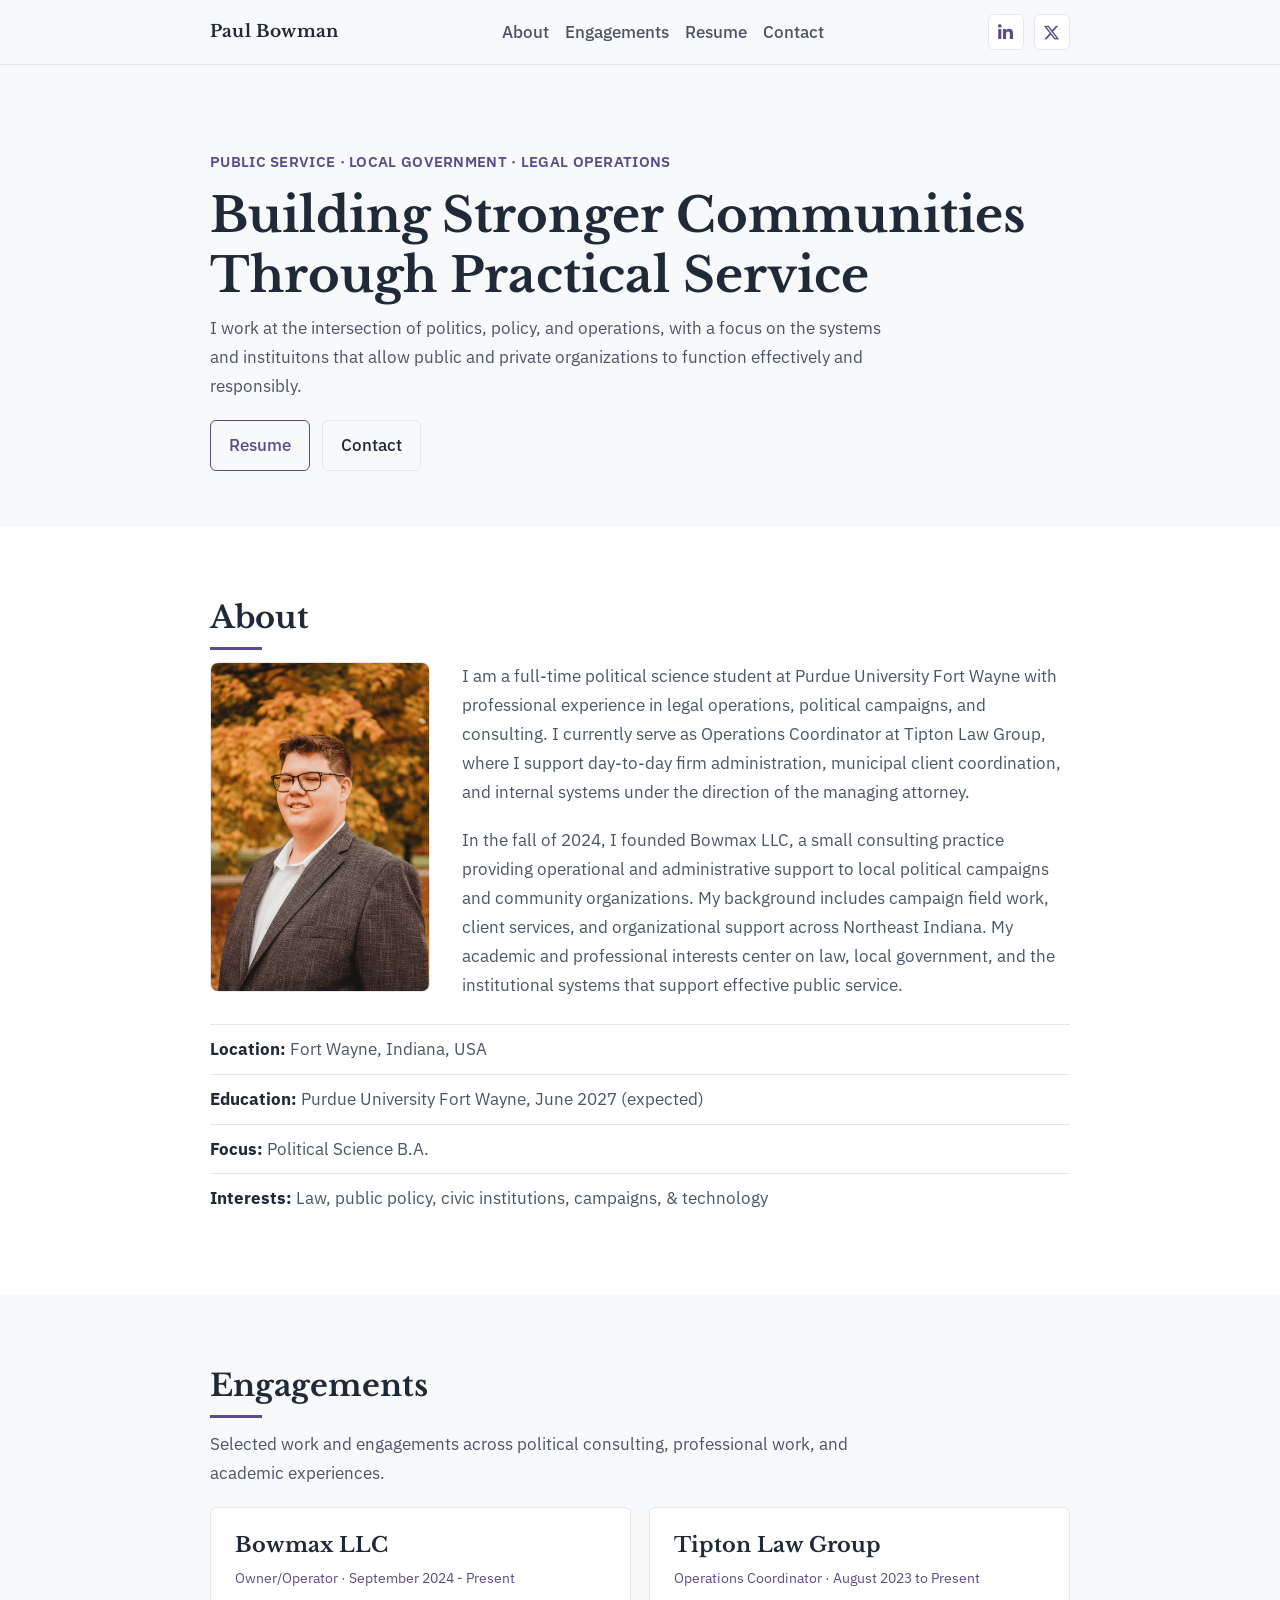
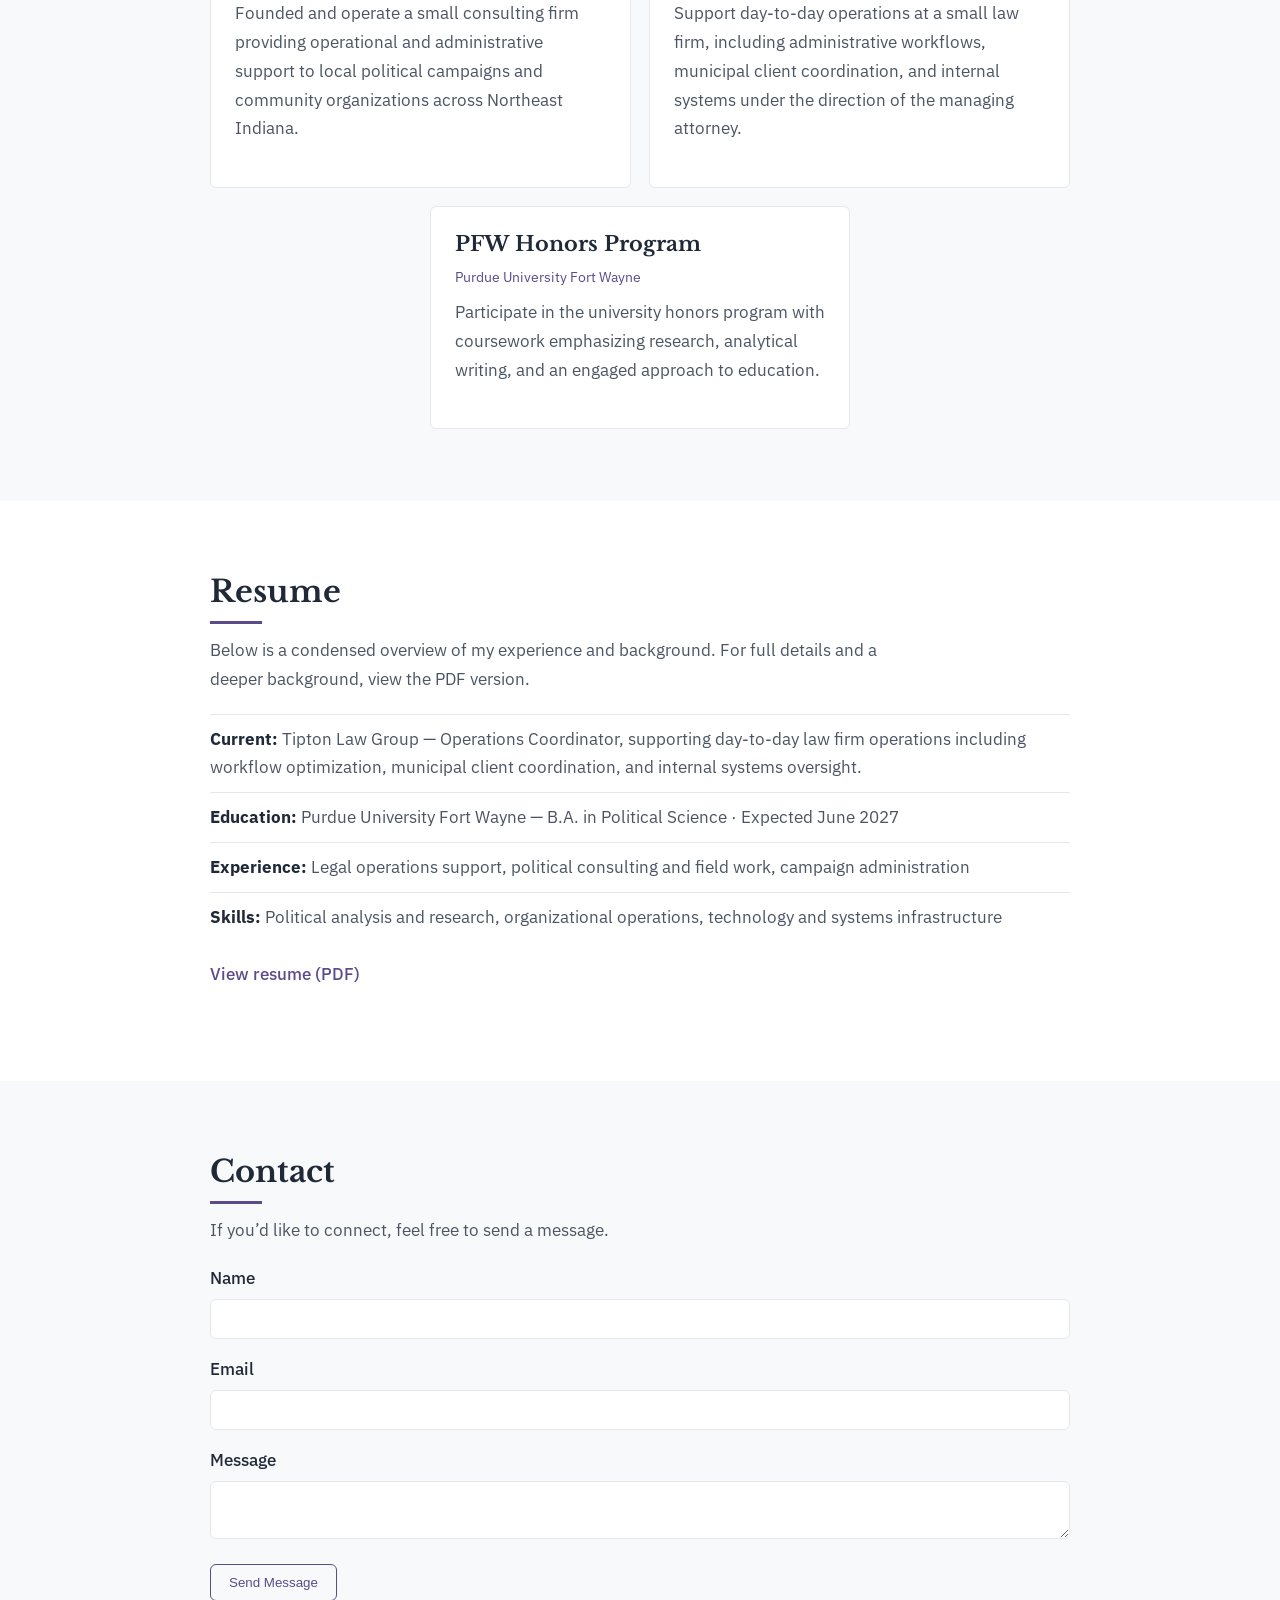
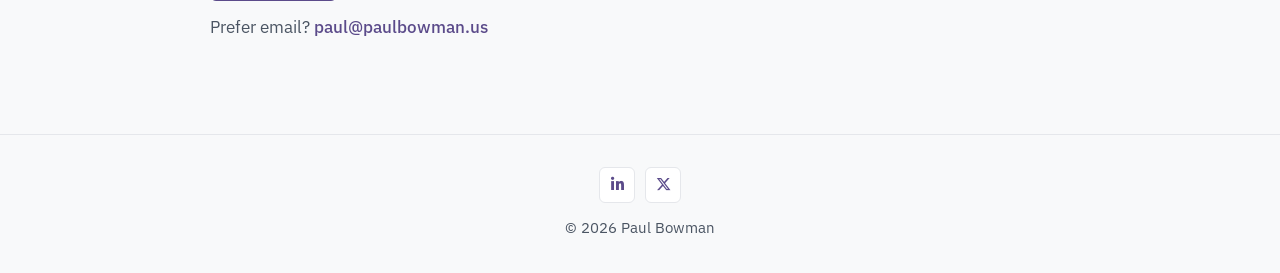
==== index.html @ cb5d4a00 "Update contact form script" ====
<!doctype html>
<html lang="en">
<head>
  <meta charset="utf-8" />
  <meta name="viewport" content="width=device-width, initial-scale=1" />

  <title>Paul Bowman - Political Science & Public Service</title>

  <meta
    name="description"
    content="Paul Bowman is a political science student with experience in legal operations, political campaigns, and consulting, focused on law, local government, and public service."
  />

  <link rel="canonical" href="https://paulbowman.us/" />

  <!-- Favicons -->
  <link rel="icon" href="/assets/favicon.svg" type="image/svg+xml" />
  <link rel="alternate icon" href="/assets/favicon.ico" />
  <link rel="shortcut icon" href="/assets/favicon.ico" />

  <!-- Social previews (optional but high value) -->
  <meta property="og:type" content="website" />
  <meta property="og:title" content="Paul Bowman - Political Science & Public Service" />
  <meta
    property="og:description"
    content="Political science student with experience in legal operations, political campaigns, and consulting, focused on law, local government, and public service."
  />
  <meta property="og:url" content="https://paulbowman.us/" />
  <meta property="og:image" content="https://paulbowman.us/assets/og-image.png" />
  <meta name="twitter:card" content="summary_large_image" />

  <!-- Structured data -->
  <script type="application/ld+json">
  {
    "@context": "https://schema.org",
    "@type": "Person",
    "name": "Paul Bowman",
    "url": "https://paulbowman.us/",
    "sameAs": [
      "https://www.linkedin.com/in/paulmatthewbowman/",
      "https://x.com/_paulbowman"
    ],
    "jobTitle": "Political Science Student",
    "alumniOf": {
      "@type": "CollegeOrUniversity",
      "name": "Purdue University Fort Wayne"
    }
  }
  </script>

  <link rel="stylesheet" href="styles.css" />

  <!-- Font Awesome (icons) -->
  <link
    rel="stylesheet"
    href="https://cdnjs.cloudflare.com/ajax/libs/font-awesome/6.5.0/css/all.min.css"
    crossorigin="anonymous"
    referrerpolicy="no-referrer"
  />
</head>


<body>
  <header class="site-header">
    <div class="container">
      <nav class="nav" aria-label="Primary">
        <a class="brand" href="#top">
          <strong>Paul Bowman</strong>
        </a>

        <div class="nav-links">
          <a href="#about">About</a>
          <a href="#engagements">Engagements</a>
          <a href="#resume">Resume</a>
          <a href="#contact">Contact</a>
        </div>

        <div class="socials socials-desktop" aria-label="Social links">
          <a class="social-link" href="https://www.linkedin.com/in/paulmatthewbowman/" target="_blank" rel="noopener" aria-label="LinkedIn">
            <i class="fa-brands fa-linkedin-in" aria-hidden="true"></i>
          </a>
          <a class="social-link" href="https://x.com/_paulbowman" target="_blank" rel="noopener" aria-label="X / Twitter">
            <i class="fa-brands fa-x-twitter" aria-hidden="true"></i>
          </a>
        </div>

        <button
          class="nav-toggle"
          id="navToggle"
          type="button"
          aria-label="Open menu"
          aria-expanded="false"
          aria-controls="mobileMenu"
        >
          <span class="nav-toggle-bar"></span>
          <span class="nav-toggle-bar"></span>
          <span class="nav-toggle-bar"></span>
        </button>
      </nav>

      <div class="mobile-menu" id="mobileMenu" hidden>
        <div class="mobile-links" aria-label="Mobile navigation">
          <a href="#about">About</a>
          <a href="#engagements">Engagements</a>
          <a href="#resume">Resume</a>
          <a href="#contact">Contact</a>
        </div>

        <div class="socials" aria-label="Social links">
          <a class="social-link" href="https://www.linkedin.com/in/paulmatthewbowman/" target="_blank" rel="noopener" aria-label="LinkedIn">
            <i class="fa-brands fa-linkedin-in" aria-hidden="true"></i>
          </a>
          <a class="social-link" href="https://x.com/_paulbowman" target="_blank" rel="noopener" aria-label="X / Twitter">
            <i class="fa-brands fa-x-twitter" aria-hidden="true"></i>
          </a>
        </div>
      </div>
    </div>
  </header>

  <main id="top">
    <section class="hero">
      <div class="container">
        <div class="kicker">Public Service · Local Government · Legal Operations</div>

        <h1>Building Stronger Communities Through Practical Service</h1>

        <p class="lead">
          I work at the intersection of politics, policy, and operations, with a focus on the systems and instituitons that allow public and private organizations to function effectively and responsibly.
        </p>

        <div class="hero-actions">
          <a class="button" href="#resume">Resume</a>
          <a class="button secondary" href="#contact">Contact</a>
        </div>
      </div>
    </section>

    <section id="about" class="section alt">
      <div class="container">
        <h2 class="section-title">About</h2>

        <div class="about-layout">
          <div class="about-photo">
            <picture>
              <!-- Mobile: square headshot -->
              <source
                srcset="assets/headshot-square.png"
                media="(max-width: 720px)"
              />
              <!-- Desktop fallback: tall headshot -->
              <img
                src="assets/headshot.png"
                alt="Paul Bowman"
                loading="lazy"
              />
            </picture>
          </div>
          <div class="about-text">
            <p>
              I am a full-time political science student at Purdue University Fort Wayne with professional experience in legal operations, political campaigns, and consulting. I currently serve as Operations Coordinator at Tipton Law Group, where I support day-to-day firm administration, municipal client coordination, and internal systems under the direction of the managing attorney.
            </p>

            <p>
              In the fall of 2024, I founded Bowmax LLC, a small consulting practice providing operational and administrative support to local political campaigns and community organizations. My background includes campaign field work, client services, and organizational support across Northeast Indiana. My academic and professional interests center on law, local government, and the institutional systems that support effective public service.
            </p>
          </div>
        </div>

        <ul class="clean-list" aria-label="Quick facts">
          <li><strong>Location:</strong> Fort Wayne, Indiana, USA</li>
          <li><strong>Education:</strong> Purdue University Fort Wayne, June 2027 (expected)</li>
          <li><strong>Focus:</strong> Political Science B.A.</li>
          <li><strong>Interests:</strong> Law, public policy, civic institutions, campaigns, & technology</li>
        </ul>
      </div>
    </section>

    <section id="engagements" class="section">
      <div class="container">
        <h2 class="section-title">Engagements</h2>

        <p class="lead">
          Selected work and engagements across political consulting, professional work, and academic experiences.
        </p>

        <div class="grid two">
          <article class="card">
            <h3>Bowmax LLC</h3>
            <div class="meta">Owner/Operator · September 2024 - Present</div>
            <p>Founded and operate a small consulting firm providing operational and administrative support to local political campaigns and community organizations across Northeast Indiana.</p>
          </article>

          <article class="card">
            <h3>Tipton Law Group</h3>
            <div class="meta">Operations Coordinator · August 2023 to Present</div>
            <p>Support day-to-day operations at a small law firm, including administrative workflows, municipal client coordination, and internal systems under the direction of the managing attorney.</p>
          </article>

          <article class="card">
            <h3> PFW Honors Program</h3>
            <div class="meta">Purdue University Fort Wayne</div>
            <p>Participate in the university honors program with coursework emphasizing research, analytical writing, and an engaged approach to education.</p>
          </article>
        </div>
      </div>
    </section>
    <section id="resume" class="section alt">
      <div class="container">
        <h2 class="section-title">Resume</h2>

        <p class="lead">
          Below is a condensed overview of my experience and background. For full details and a deeper background, view the PDF version.
        </p>
          <ul class="clean-list" aria-label="Resume highlights">
            <li><strong>Current:</strong> Tipton Law Group — Operations Coordinator, supporting day-to-day law firm operations including workflow optimization, municipal client coordination, and internal systems oversight.</li>
            <li><strong>Education:</strong> Purdue University Fort Wayne — B.A. in Political Science · Expected June 2027</li>
            <li><strong>Experience:</strong> Legal operations support, political consulting and field work, campaign administration</li>
            <li><strong>Skills:</strong> Political analysis and research, organizational operations, technology and systems infrastructure</li>
          </ul>
        <p style="margin-top: 18px;">
          <a href="files/Resume.pdf" target="_blank" rel="noopener" aria-label="View resume PDF in a new tab">
            View resume (PDF)
          </a>
        </p>
      </div>
    </section>

    <section id="contact" class="section">
      <div class="container">
        <h2 class="section-title">Contact</h2>

        <p class="lead">
          If you’d like to connect, feel free to send a message.
        </p>

        <form action="/functions/api/contact.js" method="POST">
          <label for="name">Name</label>
          <input id="name" name="name" type="text" autocomplete="name" required />

          <label for="email">Email</label>
          <input id="email" name="email" type="email" autocomplete="email" required />

          <label for="message">Message</label>
          <textarea id="message" name="message" required></textarea>

          <input type="hidden" name="_subject" value="New message from paulbowman.us" />
          <input type="text" name="_gotcha" style="display:none" tabindex="-1" autocomplete="off" />

          <script src="https://challenges.cloudflare.com/turnstile/v0/api.js" async defer></script>
          <div class="cf-turnstile" data-sitekey="0x4AAAAAACOW1344Ag89AMRh"></div>

          <button class="button" type="submit">Send Message</button>
        </form>
        <p style="margin-top: 12px; color: var(--text-secondary);">
            Prefer email? <a href="mailto:paul@paulbowman.us">paul@paulbowman.us</a>
        </p>

      </div>
    </section>
  </main>

  <footer class="site-footer">
    <div class="container">
      <div class="footer-inner">
        <div class="socials" aria-label="Social links">
          <a class="social-link" href="https://www.linkedin.com/in/paulmatthewbowman/" target="_blank" rel="noopener" aria-label="LinkedIn">
            <i class="fa-brands fa-linkedin-in" aria-hidden="true"></i>
          </a>
          <a class="social-link" href="https://x.com/_paulbowman" target="_blank" rel="noopener" aria-label="X / Twitter">
            <i class="fa-brands fa-x-twitter" aria-hidden="true"></i>
          </a>
        </div>

        <div>© <span id="year"></span> Paul Bowman</div>
      </div>
    </div>
  </footer>

  <script>
  // Footer year
  document.getElementById('year').textContent = new Date().getFullYear();

  // Mobile menu behavior
  const toggleBtn = document.getElementById('navToggle');
  const mobileMenu = document.getElementById('mobileMenu');

  let menuOpenedAtY = 0;
  let ignoreScrollUntil = 0;
  const CLOSE_SCROLL_THRESHOLD = 18; // px; tweak to taste (12–24 is typical)

  function closeMenu() {
    toggleBtn.setAttribute('aria-expanded', 'false');
    toggleBtn.setAttribute('aria-label', 'Open menu');
    mobileMenu.hidden = true;
  }

  function openMenu() {
    toggleBtn.setAttribute('aria-expanded', 'true');
    toggleBtn.setAttribute('aria-label', 'Close menu');
    mobileMenu.hidden = false;

    // Record where the user was when they opened the menu
    menuOpenedAtY = window.scrollY;

    // Prevent immediate close from momentum / bounce scroll events
    ignoreScrollUntil = Date.now() + 150;
  }

  toggleBtn.addEventListener('click', () => {
    const expanded = toggleBtn.getAttribute('aria-expanded') === 'true';
    expanded ? closeMenu() : openMenu();
  });

  // Close menu when clicking a link inside it
  mobileMenu.addEventListener('click', (e) => {
    if (e.target.tagName === 'A') closeMenu();
  });

  // Close on Escape
  document.addEventListener('keydown', (e) => {
    if (e.key === 'Escape') closeMenu();
  });

  // Close automatically on scroll — but only after a meaningful scroll from open position
  window.addEventListener(
    'scroll',
    () => {
      const isOpen = toggleBtn.getAttribute('aria-expanded') === 'true';
      if (!isOpen) return;

      if (Date.now() < ignoreScrollUntil) return;

      const delta = Math.abs(window.scrollY - menuOpenedAtY);
      if (delta > CLOSE_SCROLL_THRESHOLD) closeMenu();
    },
    { passive: true }
  );

  // Close if resizing to desktop
  window.addEventListener('resize', () => {
    if (window.innerWidth > 820) closeMenu();
  });
</script>

</body>
</html>
---- styles.css ----
/* ---- Font Imports ---- */
@import url('https://fonts.googleapis.com/css2?family=Libre+Baskerville:wght@400;700&family=IBM+Plex+Sans:wght@400;500;600&display=swap');

/* ---- Design Tokens ---- */
:root {
  --font-heading: 'Libre Baskerville', serif;
  --font-body: 'IBM Plex Sans', system-ui, -apple-system, BlinkMacSystemFont, sans-serif;

  --bg-main: #F8F9FA;
  --bg-alt: #FFFFFF;

  --text-primary: #1F2937;
  --text-secondary: #4B5563;

  --accent: #5B4B8A;

  --border-light: #E5E7EB;
  --shadow-soft: 0 8px 24px rgba(0, 0, 0, 0.06);

  --max-width: 900px;
  --gutter: 20px;
  --section-padding: 72px;

  --radius: 6px;
  --transition: 0.2s ease;
}

/* ---- Reset / Base ---- */
*,
*::before,
*::after {
  box-sizing: border-box;
}

html {
  scroll-behavior: smooth;
}

body {
  margin: 0;
  font-family: var(--font-body);
  font-size: 17px;
  line-height: 1.7;
  color: var(--text-primary);
  background-color: var(--bg-main);
  -webkit-font-smoothing: antialiased;
}

img,
svg,
video {
  max-width: 100%;
  height: auto;
}

/* Links */
a {
  color: var(--accent);
  text-decoration: none;
  font-weight: 500;
  transition: color var(--transition), text-decoration-color var(--transition);
}

a:hover {
  color: var(--accent);
  text-decoration: underline;
  text-decoration-thickness: 1px;
  text-underline-offset: 3px;
}

hr {
  border: 0;
  border-top: 1px solid var(--border-light);
  margin: 32px 0;
}

/* ---- Typography ---- */
h1, h2, h3 {
  font-family: var(--font-heading);
  font-weight: 700;
  line-height: 1.25;
  margin: 0 0 0.75rem;
  color: var(--text-primary);
}

h1 { font-size: 3rem; margin-bottom: 0.6rem; }
h2 { font-size: 1.9rem; margin-bottom: 0.75rem; }
h3 { font-size: 1.3rem; margin-bottom: 0.5rem; }

p {
  margin: 0 0 1.25rem;
  color: var(--text-secondary);
}

.lead {
  font-size: 1.05rem;
  max-width: 68ch;
}

/* ---- Layout ---- */
.container {
  max-width: var(--max-width);
  margin: 0 auto;
  padding: 0 var(--gutter);
}

.section {
  padding: var(--section-padding) 0;
}

.section.alt {
  background: var(--bg-alt);
}

/* ---- Section Title Accent ---- */
.section-title {
  display: inline-block;
}

.section-title::after {
  content: "";
  display: block;
  width: 52px;
  height: 3px;
  margin-top: 10px;
  background: var(--accent);
}

/* ---- Header / Nav ---- */
.site-header {
  position: sticky;
  top: 0;
  z-index: 50;
  background: rgba(248, 249, 250, 0.92);
  backdrop-filter: blur(8px);
  border-bottom: 1px solid var(--border-light);
}

.nav {
  display: flex;
  align-items: center;
  justify-content: space-between;
  gap: 14px;
  padding: 14px 0;
}

.brand {
  display: inline-flex;
  flex-direction: column; /* subheading under name */
  gap: 2px;
  text-decoration: none;
  color: var(--text-primary);
  line-height: 1.1;
}

.brand strong {
  font-family: var(--font-heading);
  font-weight: 700;
  letter-spacing: 0.2px;
}

.brand span {
  font-size: 0.95rem;
  color: var(--text-secondary);
  font-weight: 500;
}

.nav-links {
  display: flex;
  gap: 16px;
  align-items: center;
  flex-wrap: wrap;
}

.nav-links a {
  color: var(--text-secondary);
  font-weight: 500;
}

.nav-links a:hover {
  color: var(--accent);
}

/* ---- Social Icons ---- */
.socials {
  display: flex;
  gap: 10px;
  align-items: center;
}

.social-link {
  width: 36px;
  height: 36px;
  border: 1px solid var(--border-light);
  border-radius: var(--radius);
  display: inline-flex;
  align-items: center;
  justify-content: center;
  color: var(--accent);
  background: #fff;
  transition: background-color var(--transition), color var(--transition), border-color var(--transition), transform var(--transition);
}

.social-link:hover {
  background: var(--accent);
  color: #fff;
  border-color: var(--accent);
  text-decoration: none;
  transform: translateY(-1px);
}

/* Desktop-only socials */
.socials-desktop {
  display: flex;
}

/* ---- Hamburger ---- */
.nav-toggle {
  display: none;
  width: 44px;
  height: 44px;
  border: 1px solid var(--border-light);
  border-radius: var(--radius);
  background: #fff;
  cursor: pointer;
  transition: border-color var(--transition);
}

.nav-toggle:hover {
  border-color: var(--accent);
}

.nav-toggle-bar {
  width: 18px;
  height: 2px;
  background: var(--accent);
  display: block;
  margin: 4px auto;
  border-radius: 999px;
}

/* ---- Mobile Menu ---- */
.mobile-menu {
  border-top: 1px solid var(--border-light);
  padding: 14px 0 18px;
}

.mobile-links a {
  display: block;
  padding: 10px 12px;
  margin-bottom: 8px;
  border: 1px solid var(--border-light);
  border-radius: var(--radius);
  color: var(--text-primary);
  background: #fff;
  font-weight: 500;
  transition: border-color var(--transition), color var(--transition);
}

.mobile-links a:hover {
  border-color: var(--accent);
  color: var(--accent);
  text-decoration: none;
}

/* ---- Hero ---- */
.hero {
  padding: 84px 0 56px;
}

.kicker {
  font-size: 0.95rem;
  font-weight: 600;
  color: var(--accent);
  text-transform: uppercase;
  letter-spacing: 0.3px;
  margin-bottom: 10px;
}

.hero-actions {
  display: flex;
  gap: 12px;
  flex-wrap: wrap;
  align-items: center;
}

/* ---- Buttons (used sparingly) ---- */
.button {
  padding: 10px 18px;
  border-radius: var(--radius);
  border: 1px solid var(--accent);
  color: var(--accent);
  background: transparent;
  font-weight: 500;
  transition: background-color var(--transition), color var(--transition), border-color var(--transition);
  display: inline-block;
}

.button:hover {
  background: var(--accent);
  color: #fff;
  text-decoration: none;
}

.button.secondary {
  border-color: var(--border-light);
  color: var(--text-primary);
}

.button.secondary:hover {
  border-color: var(--accent);
  background: var(--accent);
  color: #fff;
}

/* ---- Cards ---- */
.grid {
  display: grid;
  gap: 18px;
}

.grid.two {
  grid-template-columns: repeat(2, 1fr);
}

/* Center the final card when there are 3 items in a 2-column grid */
.grid.two > :nth-child(3):last-child {
  grid-column: 1 / -1;
  max-width: 420px;
  justify-self: center;
}


.card {
  background: #fff;
  padding: 24px;
  border: 1px solid var(--border-light);
  border-radius: var(--radius);
  transition: box-shadow var(--transition);
}

.card:hover {
  box-shadow: var(--shadow-soft);
}

.card .meta {
  color: var(--accent);
  font-size: 0.9rem;
  margin-bottom: 0.5rem;
}

/* ---- Quick Facts List ---- */
.clean-list {
  list-style: none;
  padding: 0;
  margin: 18px 0 0;
  border-top: 1px solid var(--border-light);
}

.clean-list li {
  padding: 10px 0;
  border-bottom: 1px solid var(--border-light);
  color: var(--text-secondary);
}

.clean-list li strong {
  color: var(--text-primary);
}

.clean-list li:last-child {
  border-bottom: 0;
}

/* ---- Contact ---- */
label {
  display: block;
  font-weight: 500;
  margin-bottom: 6px;
  color: var(--text-primary);
}

input, textarea {
  width: 100%;
  padding: 10px 12px;
  border: 1px solid var(--border-light);
  border-radius: var(--radius);
  font-family: var(--font-body);
  margin-bottom: 16px;
  background: #fff;
  transition: border-color var(--transition), box-shadow var(--transition);
}

input:focus,
textarea:focus {
  border-color: var(--accent);
  outline: none;
  box-shadow: 0 0 0 3px rgba(91, 75, 138, 0.15);
}

/* ---- Footer ---- */
.site-footer {
  padding: 32px 0;
  border-top: 1px solid var(--border-light);
  color: var(--text-secondary);
  font-size: 0.95rem;
}

.footer-inner {
  display: grid;
  gap: 12px;
  justify-items: center;
  text-align: center;
}

/* ---- Responsive ---- */
@media (max-width: 820px) {
  .nav-links,
  .socials-desktop {
    display: none;
  }

  .nav-toggle {
    display: inline-block;
  }

  .grid.two {
    grid-template-columns: 1fr;
  }
}

@media (max-width: 720px) {
  h1 { font-size: 2.35rem; }
  h2 { font-size: 1.6rem; }
  .section { padding: 52px 0; }
  body { font-size: 16.5px; }
}

@media (max-width: 420px) {
  .hero { padding: 64px 0 44px; }
  .button { width: 100%; text-align: center; }
}

/* ---- About section layout with headshot ---- */
.about-layout {
  display: grid;
  grid-template-columns: 220px 1fr;
  gap: 32px;
  align-items: start;
  margin-bottom: 24px;
}

.about-photo img {
  width: 100%;
  border-radius: 8px;
  display: block;
  border: 1px solid var(--border-light);
}

.about-text p:last-child {
  margin-bottom: 0;
}

/* Mobile stacking */
@media (max-width: 720px) {
  .about-layout {
    grid-template-columns: 1fr;
    gap: 18px;
  }

  .about-photo img {
    max-width: 220px;
    margin: 0 auto;
  }
}
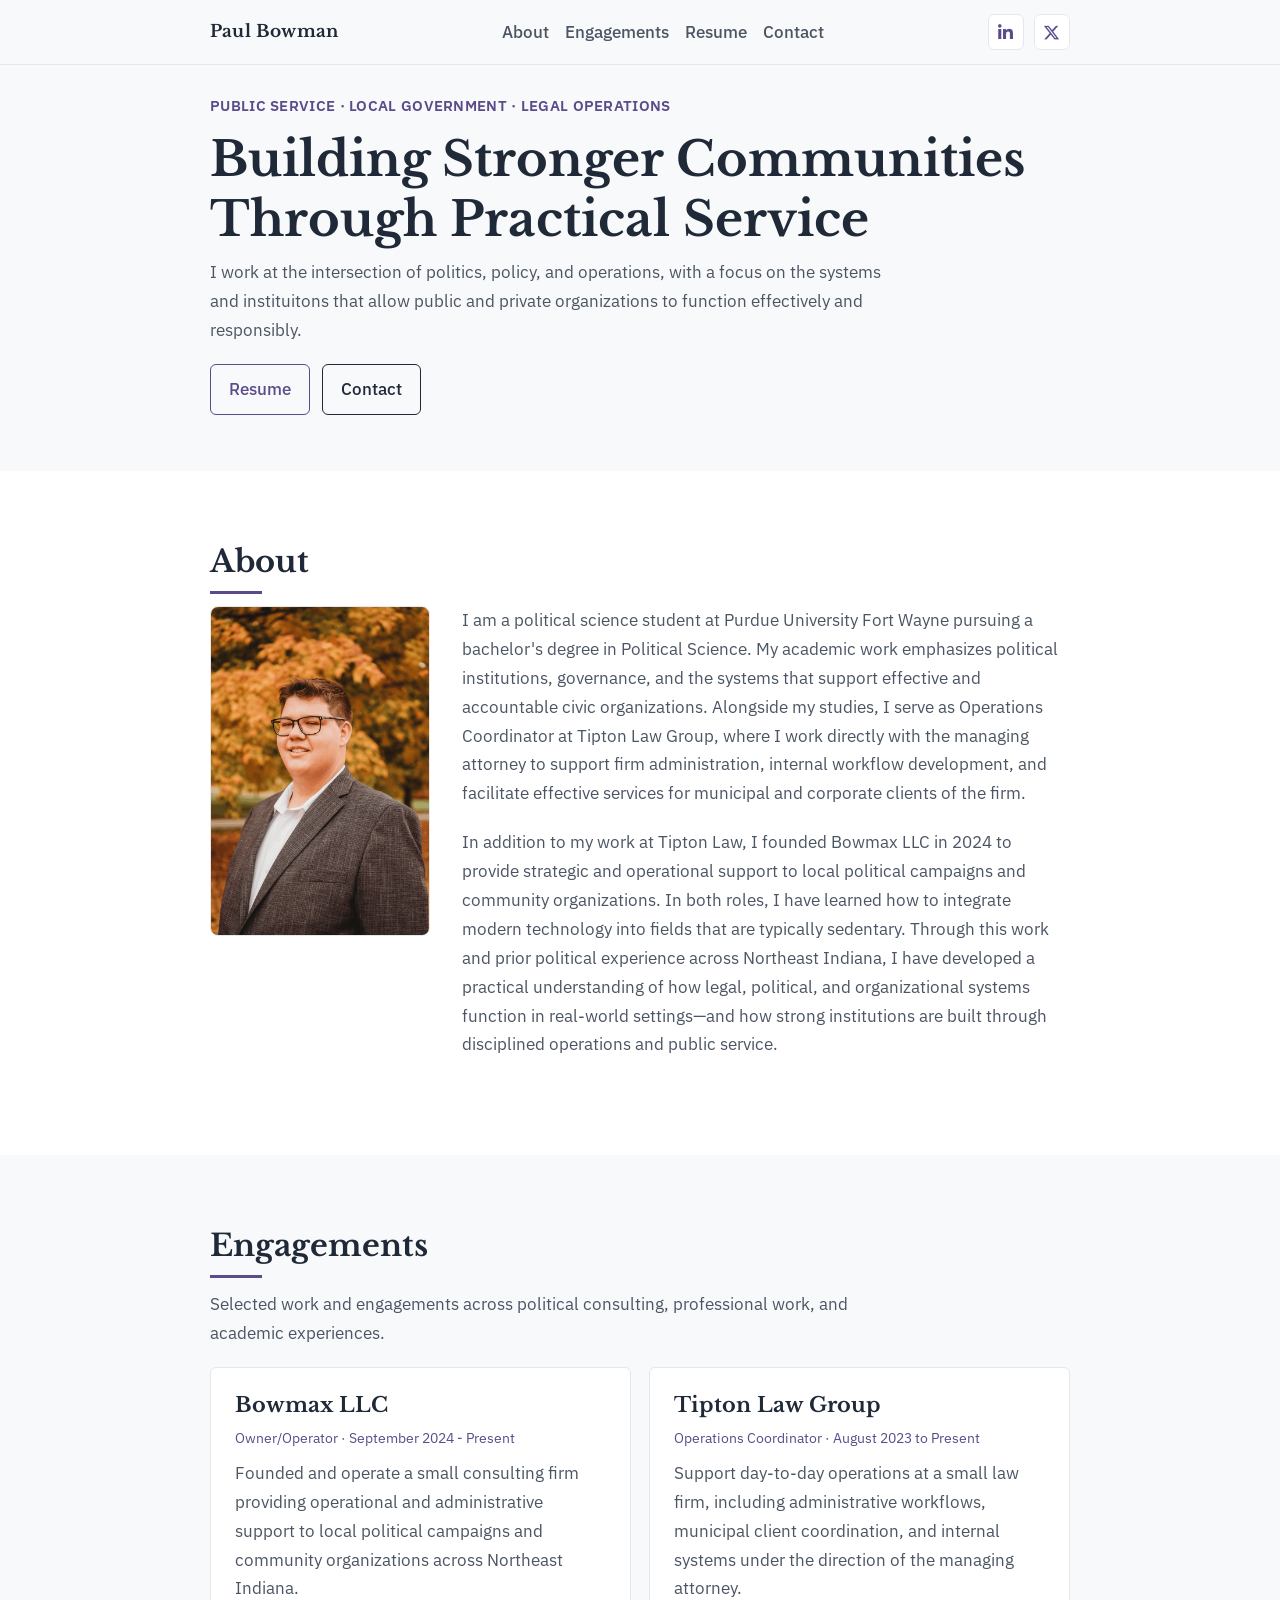
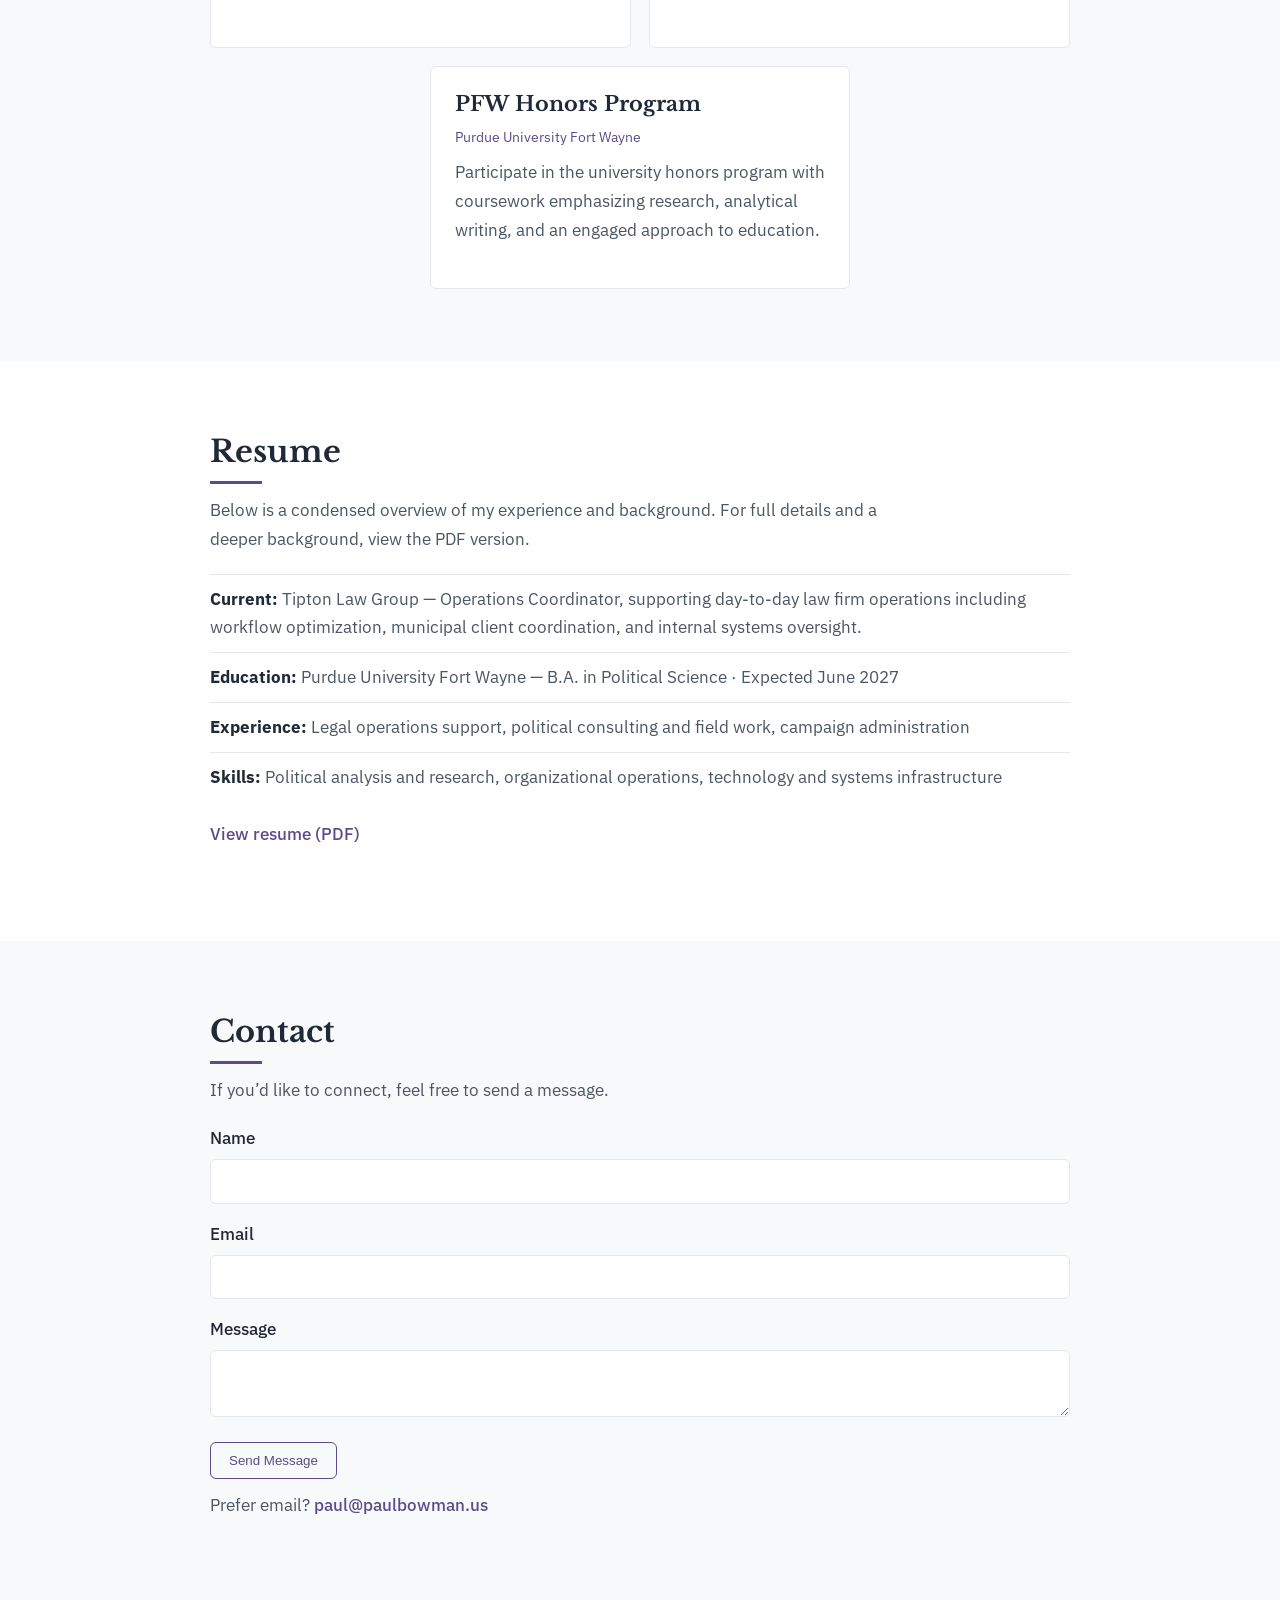
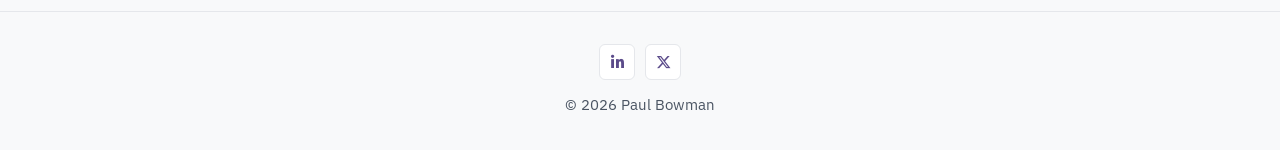
==== commit 29236f22: "Text updates, styling fixes" ====
--- a/index.html
+++ b/index.html
@@ -118,8 +118,8 @@
     </div>
   </header>
 
-  <main id="top">
-    <section class="hero">
+  <main>
+    <section class="hero" id="top">
       <div class="container">
         <div class="kicker">Public Service · Local Government · Legal Operations</div>
 
@@ -158,21 +158,13 @@
           </div>
           <div class="about-text">
             <p>
-              I am a full-time political science student at Purdue University Fort Wayne with professional experience in legal operations, political campaigns, and consulting. I currently serve as Operations Coordinator at Tipton Law Group, where I support day-to-day firm administration, municipal client coordination, and internal systems under the direction of the managing attorney.
+              I am a political science student at Purdue University Fort Wayne pursuing a bachelor's degree in Political Science. My academic work emphasizes political institutions, governance, and the systems that support effective and accountable civic organizations. Alongside my studies, I serve as Operations Coordinator at Tipton Law Group, where I work directly with the managing attorney to support firm administration, internal workflow development, and facilitate effective services for municipal and corporate clients of the firm.
             </p>
-
             <p>
-              In the fall of 2024, I founded Bowmax LLC, a small consulting practice providing operational and administrative support to local political campaigns and community organizations. My background includes campaign field work, client services, and organizational support across Northeast Indiana. My academic and professional interests center on law, local government, and the institutional systems that support effective public service.
+              In addition to my work at Tipton Law, I founded Bowmax LLC in 2024 to provide strategic and operational support to local political campaigns and community organizations. In both roles, I have learned how to integrate modern technology into fields that are typically sedentary. Through this work and prior political experience across Northeast Indiana, I have developed a practical understanding of how legal, political, and organizational systems function in real-world settings—and how strong institutions are built through disciplined operations and public service.
             </p>
           </div>
         </div>
-
-        <ul class="clean-list" aria-label="Quick facts">
-          <li><strong>Location:</strong> Fort Wayne, Indiana, USA</li>
-          <li><strong>Education:</strong> Purdue University Fort Wayne, June 2027 (expected)</li>
-          <li><strong>Focus:</strong> Political Science B.A.</li>
-          <li><strong>Interests:</strong> Law, public policy, civic institutions, campaigns, & technology</li>
-        </ul>
       </div>
     </section>
 
@@ -234,7 +226,7 @@
           If you’d like to connect, feel free to send a message.
         </p>
 
-        <form action="/functions/api/contact.js" method="POST">
+        <form action="/api/contact" method="POST">
           <label for="name">Name</label>
           <input id="name" name="name" type="text" autocomplete="name" required />
 
@@ -248,7 +240,7 @@
           <input type="text" name="_gotcha" style="display:none" tabindex="-1" autocomplete="off" />
 
           <script src="https://challenges.cloudflare.com/turnstile/v0/api.js" async defer></script>
-          <div class="cf-turnstile" data-sitekey="0x4AAAAAACOW1344Ag89AMRh"></div>
+          <div class="cf-turnstile" data-sitekey="0x4AAAAAACOW1344Ag89AMRh" data-theme="light"></div>
 
           <button class="button" type="submit">Send Message</button>
         </form>
--- a/styles.css
+++ b/styles.css
@@ -23,6 +23,8 @@
 
   --radius: 6px;
   --transition: 0.2s ease;
+
+  --header-height: 72x;
 }
 
 /* ---- Reset / Base ---- */
@@ -34,6 +36,11 @@
 
 html {
   scroll-behavior: smooth;
+  scroll-padding-top: 72px;
+}
+
+:target {
+  scroll-margin-top: var(--header-height);
 }
 
 body {
@@ -131,6 +138,7 @@
   position: sticky;
   top: 0;
   z-index: 50;
+  height: var(--header-height);
   background: rgba(248, 249, 250, 0.92);
   backdrop-filter: blur(8px);
   border-bottom: 1px solid var(--border-light);
@@ -265,7 +273,7 @@
 
 /* ---- Hero ---- */
 .hero {
-  padding: 84px 0 56px;
+  padding: 28px 0 56px;
 }
 
 .kicker {
@@ -303,7 +311,7 @@
 }
 
 .button.secondary {
-  border-color: var(--border-light);
+  border-color: var(--text-primary);
   color: var(--text-primary);
 }
 
@@ -385,6 +393,8 @@
   border: 1px solid var(--border-light);
   border-radius: var(--radius);
   font-family: var(--font-body);
+  font-size: 12pt;
+  line-height: 1.4;
   margin-bottom: 16px;
   background: #fff;
   transition: border-color var(--transition), box-shadow var(--transition);
@@ -436,7 +446,7 @@
 }
 
 @media (max-width: 420px) {
-  .hero { padding: 64px 0 44px; }
+  .hero { padding: 20px 0 44px; }
   .button { width: 100%; text-align: center; }
 }
 
@@ -471,4 +481,4 @@
     max-width: 220px;
     margin: 0 auto;
   }
-}
+}
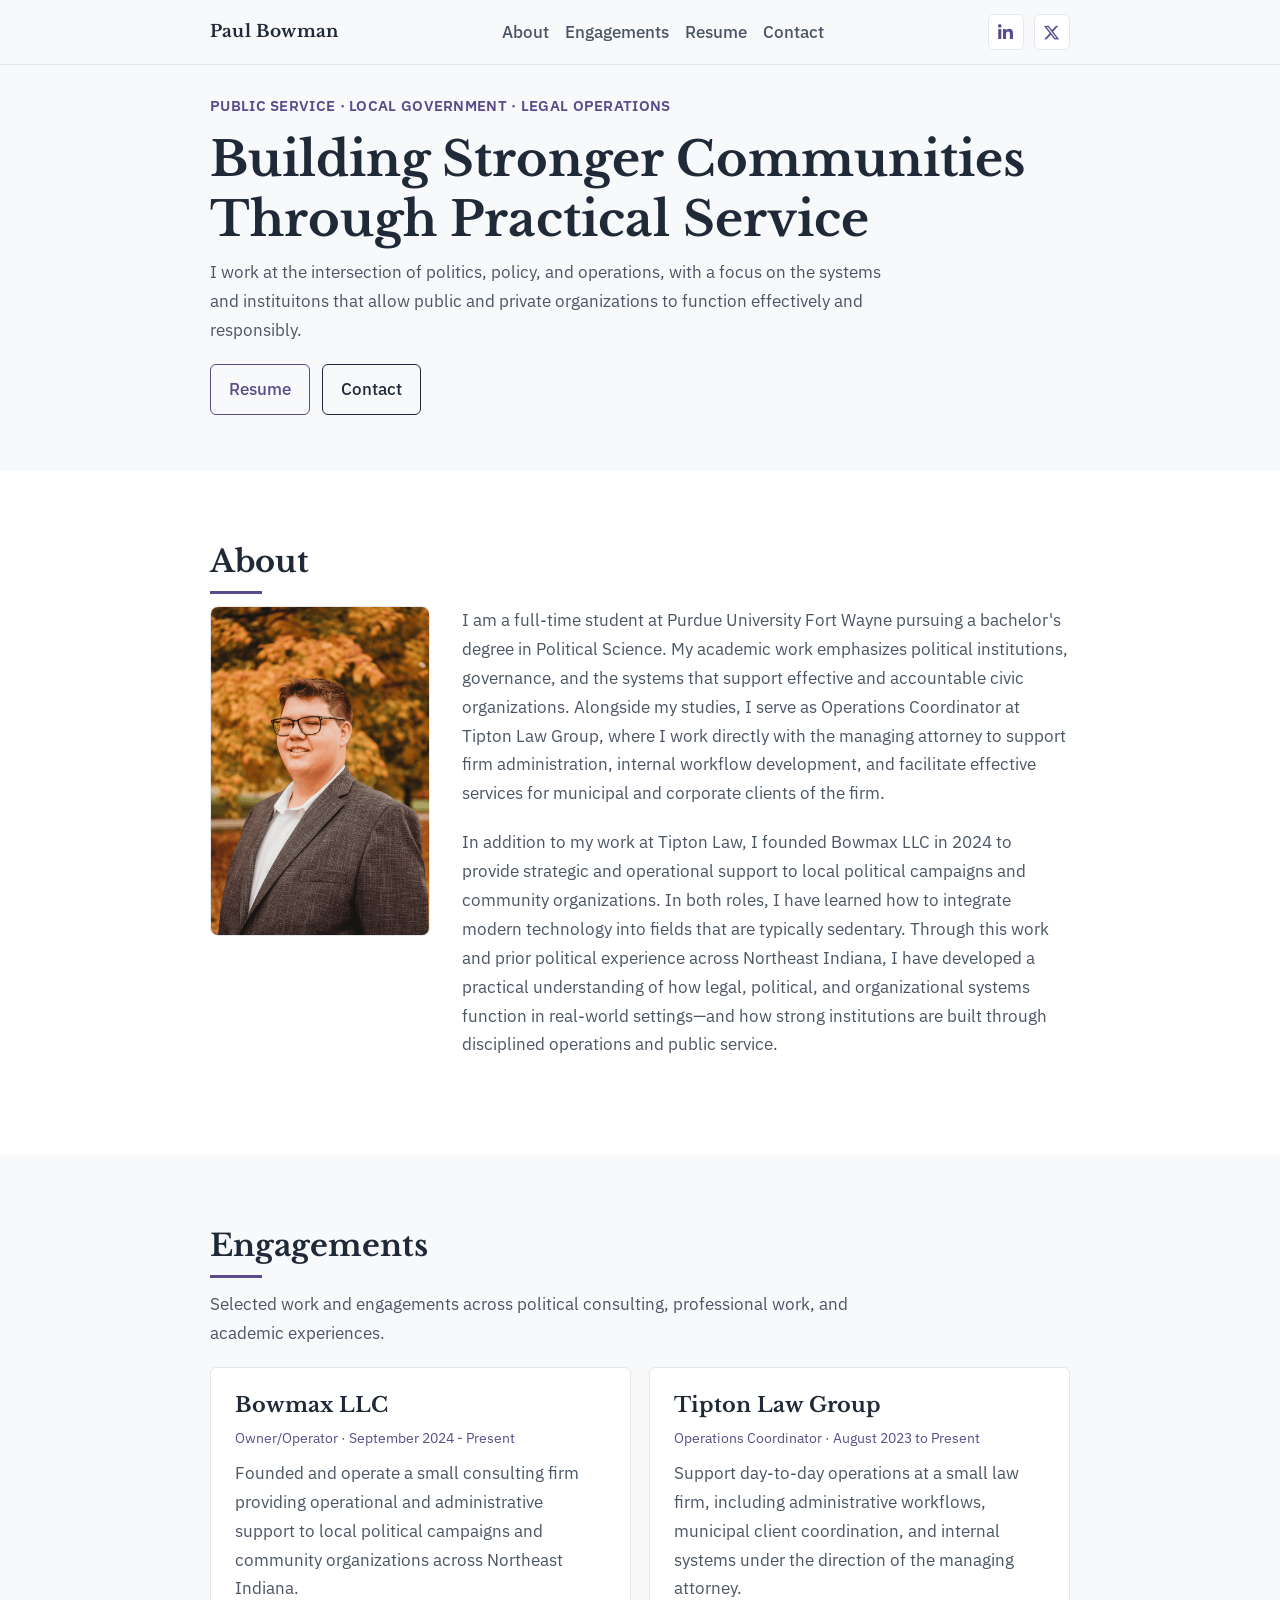
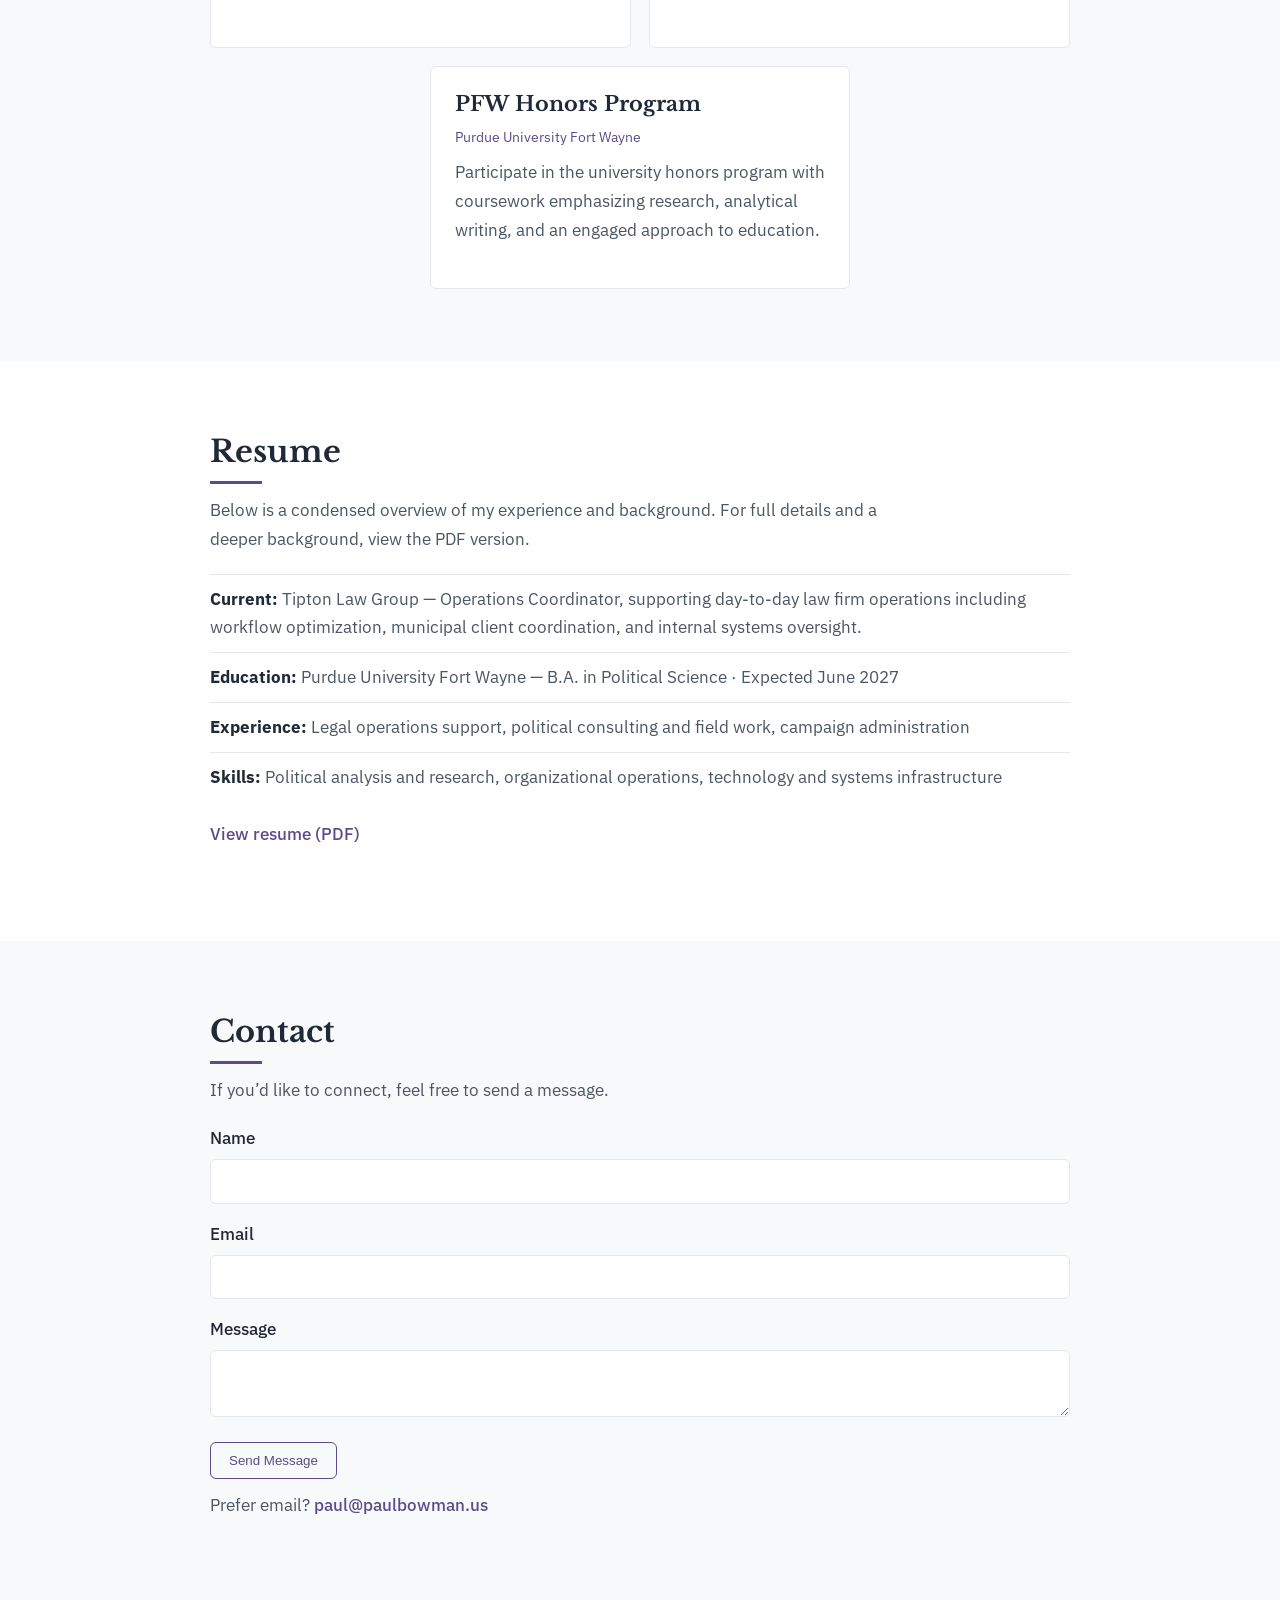
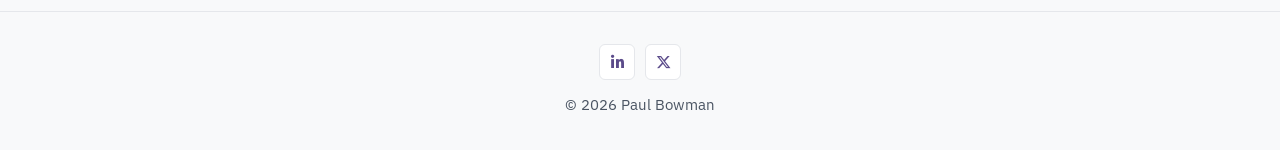
==== commit ec51b60c: "Update index.html" ====
--- a/index.html
+++ b/index.html
@@ -158,7 +158,7 @@
           </div>
           <div class="about-text">
             <p>
-              I am a political science student at Purdue University Fort Wayne pursuing a bachelor's degree in Political Science. My academic work emphasizes political institutions, governance, and the systems that support effective and accountable civic organizations. Alongside my studies, I serve as Operations Coordinator at Tipton Law Group, where I work directly with the managing attorney to support firm administration, internal workflow development, and facilitate effective services for municipal and corporate clients of the firm.
+              I am a full-time student at Purdue University Fort Wayne pursuing a bachelor's degree in Political Science. My academic work emphasizes political institutions, governance, and the systems that support effective and accountable civic organizations. Alongside my studies, I serve as Operations Coordinator at Tipton Law Group, where I work directly with the managing attorney to support firm administration, internal workflow development, and facilitate effective services for municipal and corporate clients of the firm.
             </p>
             <p>
               In addition to my work at Tipton Law, I founded Bowmax LLC in 2024 to provide strategic and operational support to local political campaigns and community organizations. In both roles, I have learned how to integrate modern technology into fields that are typically sedentary. Through this work and prior political experience across Northeast Indiana, I have developed a practical understanding of how legal, political, and organizational systems function in real-world settings—and how strong institutions are built through disciplined operations and public service.
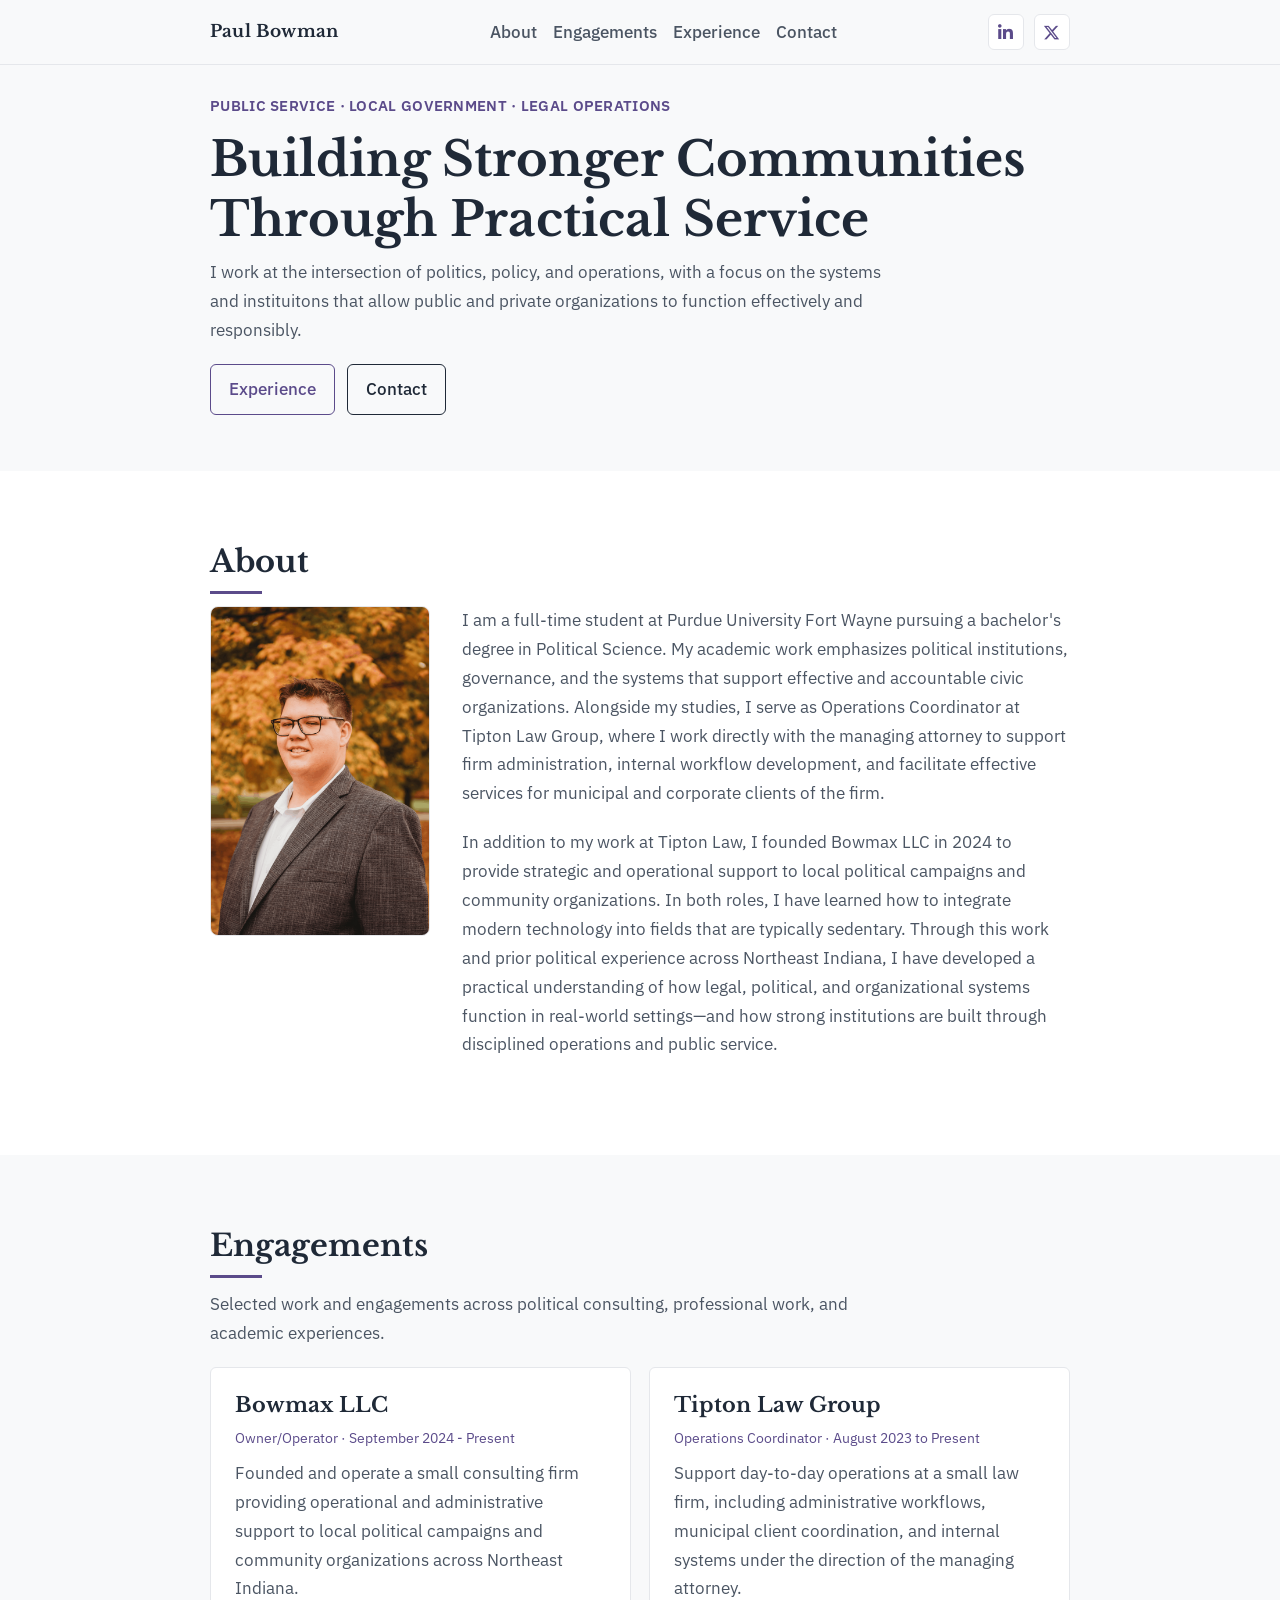
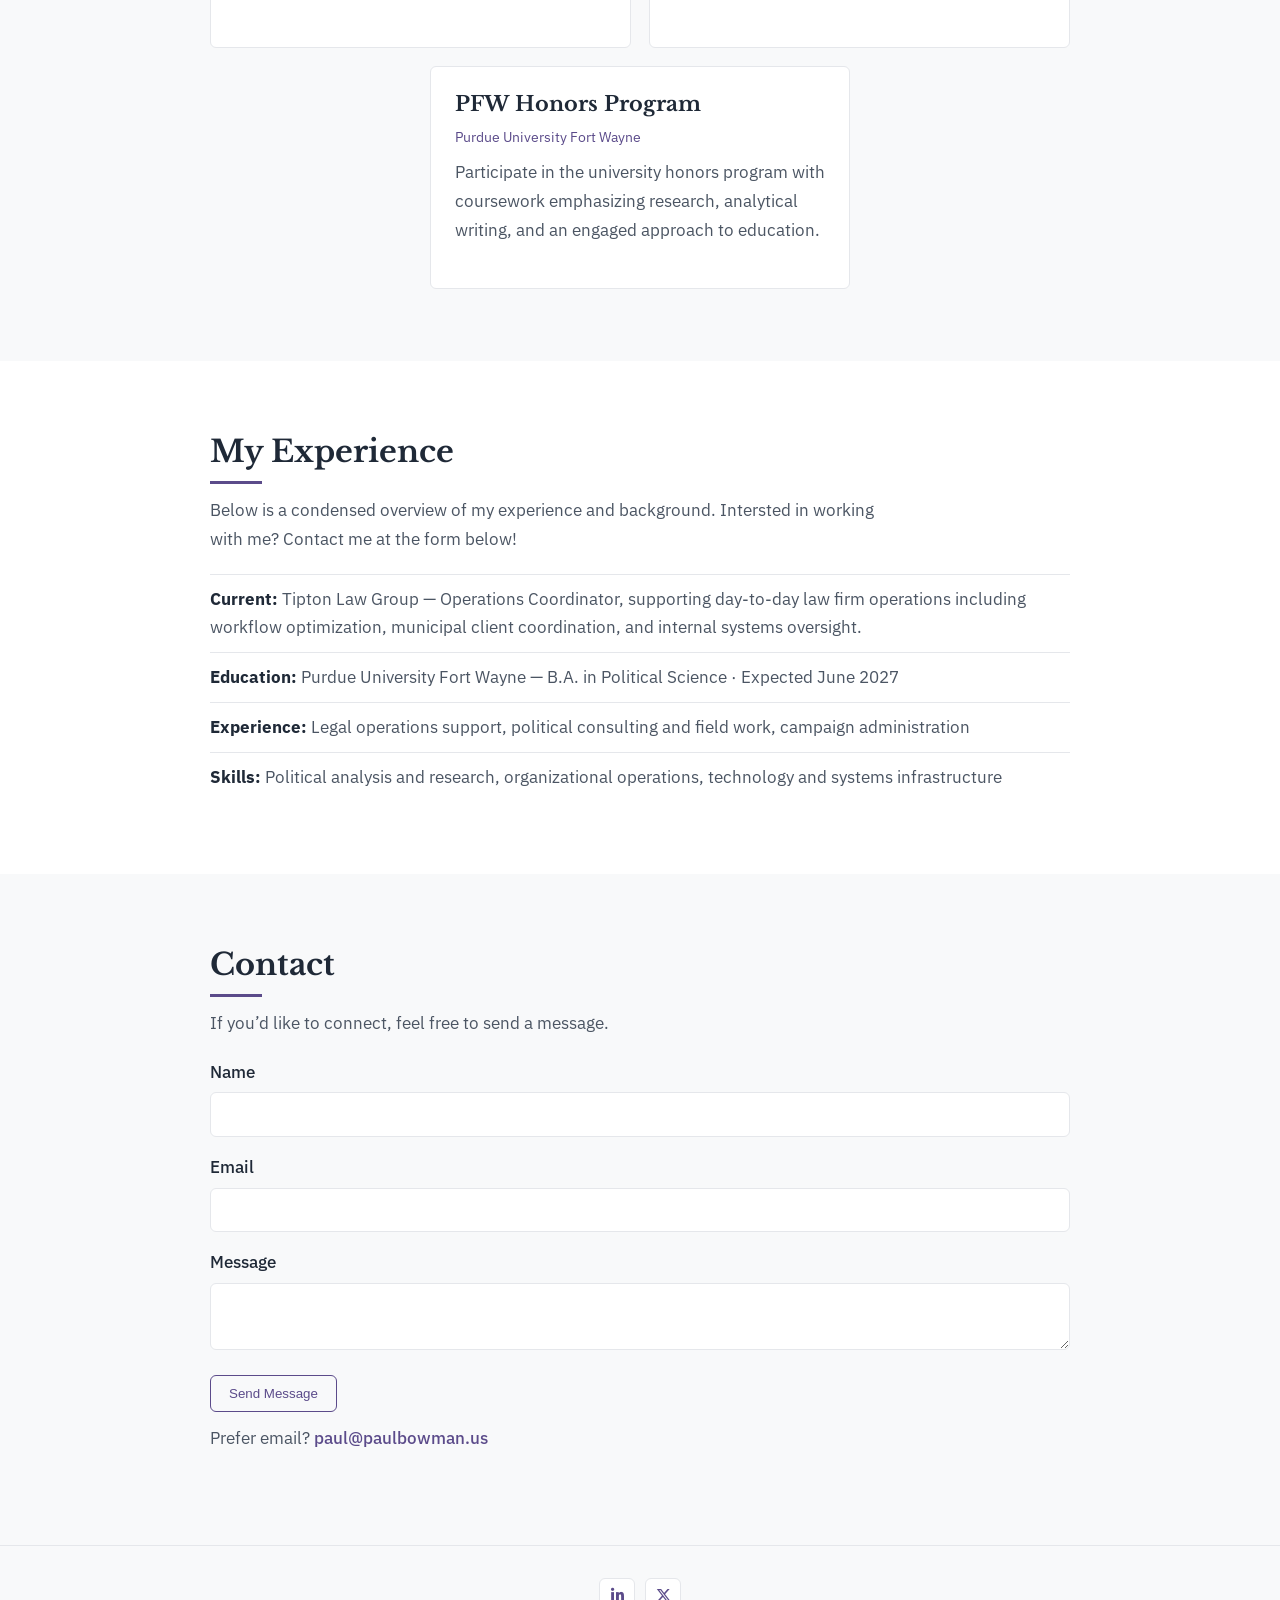
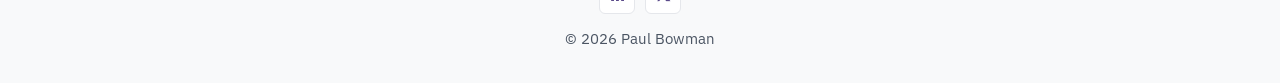
==== commit bcefb6cc: "Update index.html" ====
--- a/index.html
+++ b/index.html
@@ -71,7 +71,7 @@
         <div class="nav-links">
           <a href="#about">About</a>
           <a href="#engagements">Engagements</a>
-          <a href="#resume">Resume</a>
+          <a href="#experience">Experience</a>
           <a href="#contact">Contact</a>
         </div>
 
@@ -102,7 +102,7 @@
         <div class="mobile-links" aria-label="Mobile navigation">
           <a href="#about">About</a>
           <a href="#engagements">Engagements</a>
-          <a href="#resume">Resume</a>
+          <a href="#experience">Experience</a>
           <a href="#contact">Contact</a>
         </div>
 
@@ -130,7 +130,7 @@
         </p>
 
         <div class="hero-actions">
-          <a class="button" href="#resume">Resume</a>
+          <a class="button" href="#experience">Experience</a>
           <a class="button secondary" href="#contact">Contact</a>
         </div>
       </div>
@@ -197,24 +197,19 @@
         </div>
       </div>
     </section>
-    <section id="resume" class="section alt">
-      <div class="container">
-        <h2 class="section-title">Resume</h2>
+    <section id="experience" class="section alt">
+      <div class="container">
+        <h2 class="section-title">My Experience</h2>
 
         <p class="lead">
-          Below is a condensed overview of my experience and background. For full details and a deeper background, view the PDF version.
-        </p>
-          <ul class="clean-list" aria-label="Resume highlights">
+          Below is a condensed overview of my experience and background. Intersted in working with me? Contact me at the form below!
+        </p>
+          <ul class="clean-list" aria-label="Experience highlights">
             <li><strong>Current:</strong> Tipton Law Group — Operations Coordinator, supporting day-to-day law firm operations including workflow optimization, municipal client coordination, and internal systems oversight.</li>
             <li><strong>Education:</strong> Purdue University Fort Wayne — B.A. in Political Science · Expected June 2027</li>
             <li><strong>Experience:</strong> Legal operations support, political consulting and field work, campaign administration</li>
             <li><strong>Skills:</strong> Political analysis and research, organizational operations, technology and systems infrastructure</li>
           </ul>
-        <p style="margin-top: 18px;">
-          <a href="files/Resume.pdf" target="_blank" rel="noopener" aria-label="View resume PDF in a new tab">
-            View resume (PDF)
-          </a>
-        </p>
       </div>
     </section>
 
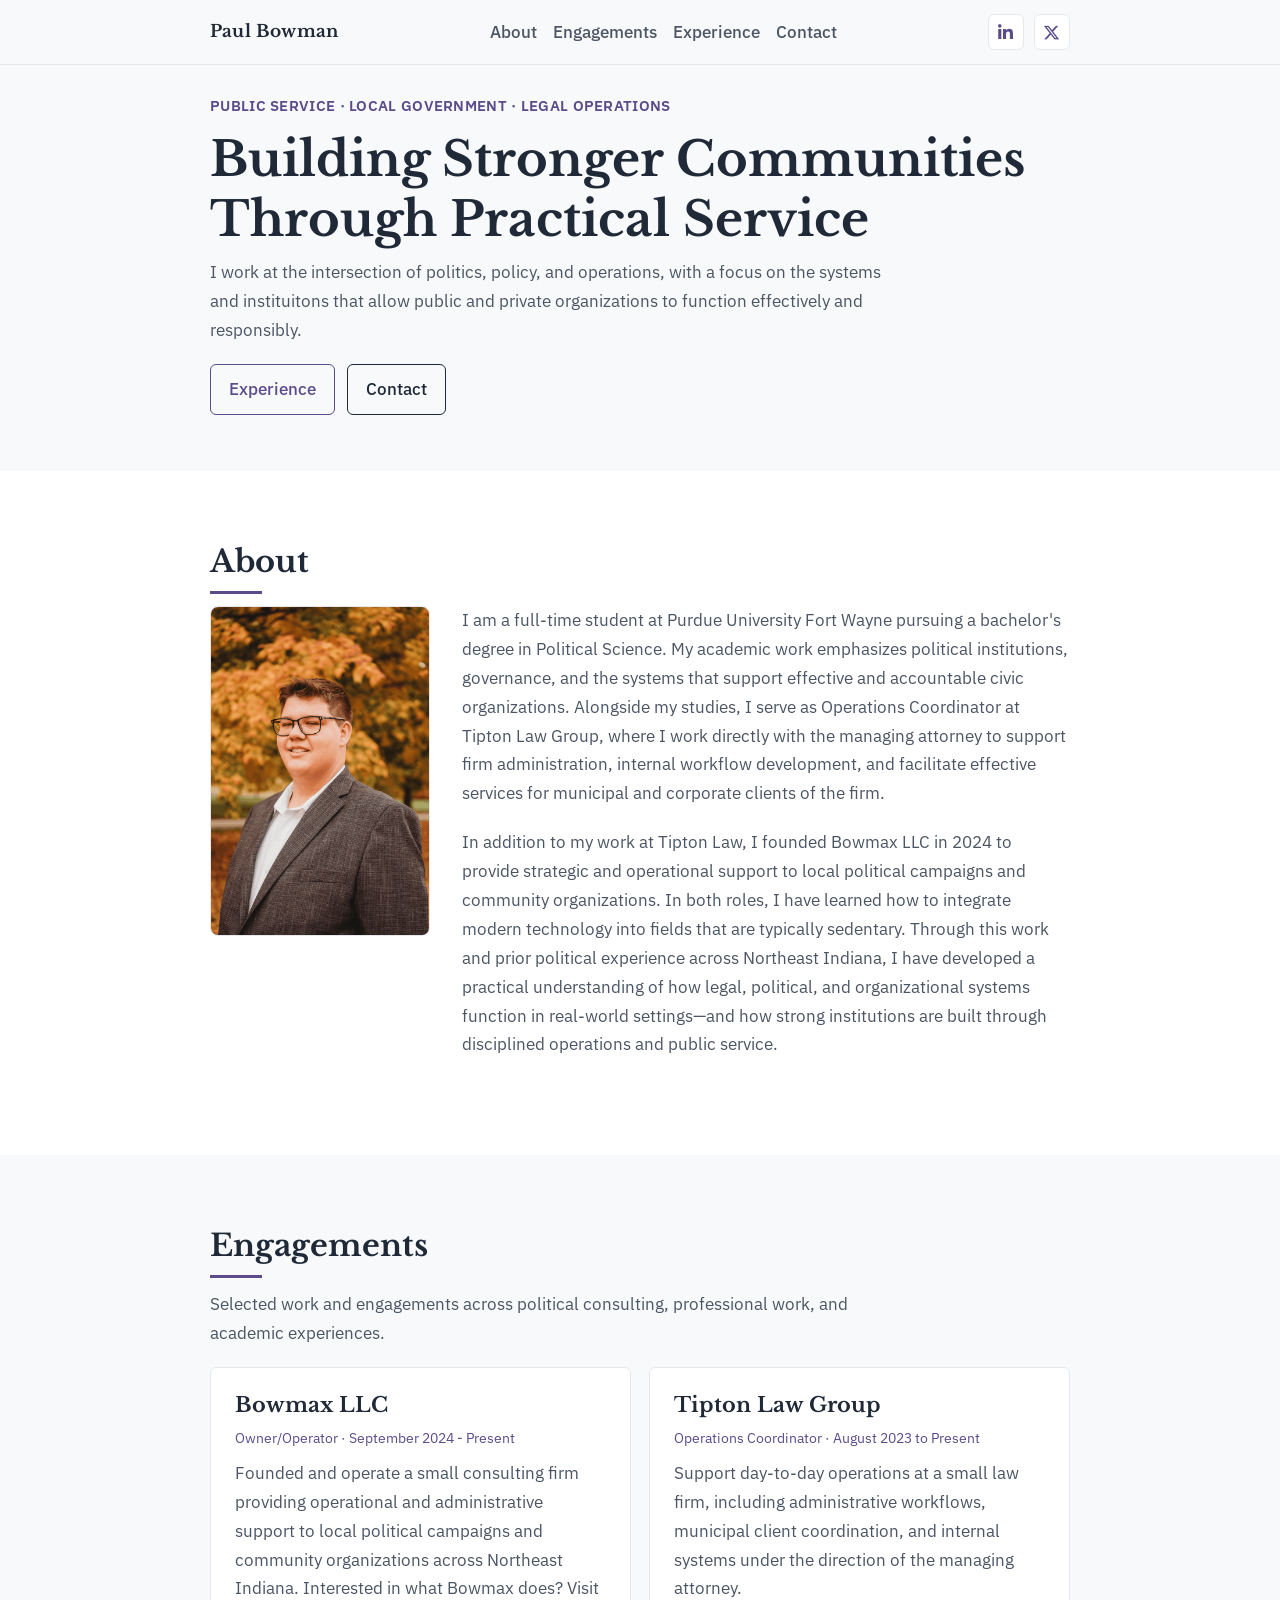
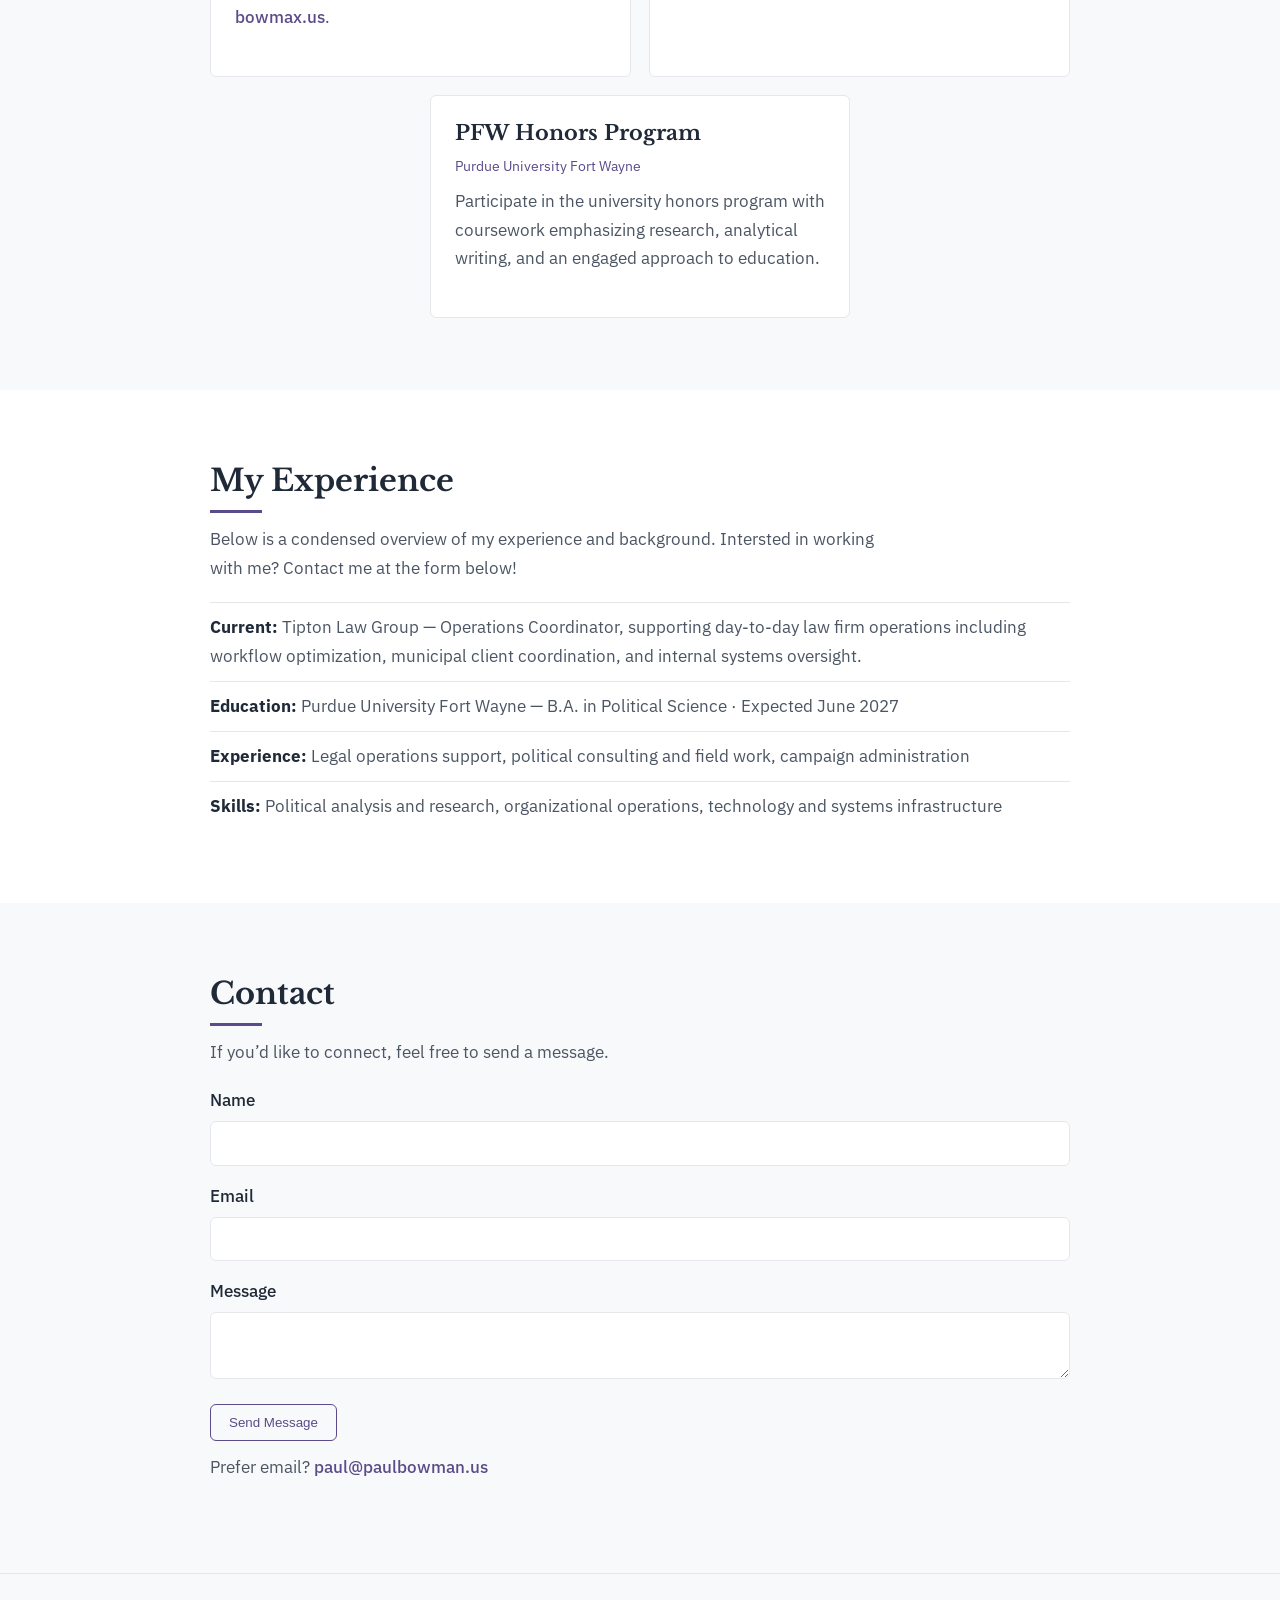
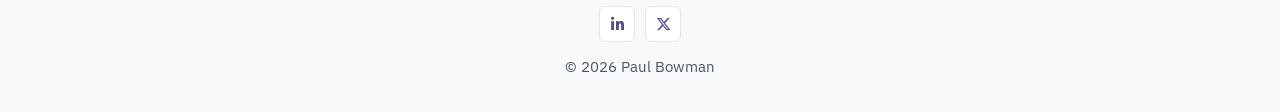
==== commit aa895906: "Added bowmax back links Added bowmax back links" ====
--- a/index.html
+++ b/index.html
@@ -180,7 +180,7 @@
           <article class="card">
             <h3>Bowmax LLC</h3>
             <div class="meta">Owner/Operator · September 2024 - Present</div>
-            <p>Founded and operate a small consulting firm providing operational and administrative support to local political campaigns and community organizations across Northeast Indiana.</p>
+            <p>Founded and operate a small consulting firm providing operational and administrative support to local political campaigns and community organizations across Northeast Indiana. Interested in what Bowmax does? Visit <a href="https://bowmax.us">bowmax.us</a>.</p>
           </article>
 
           <article class="card">
